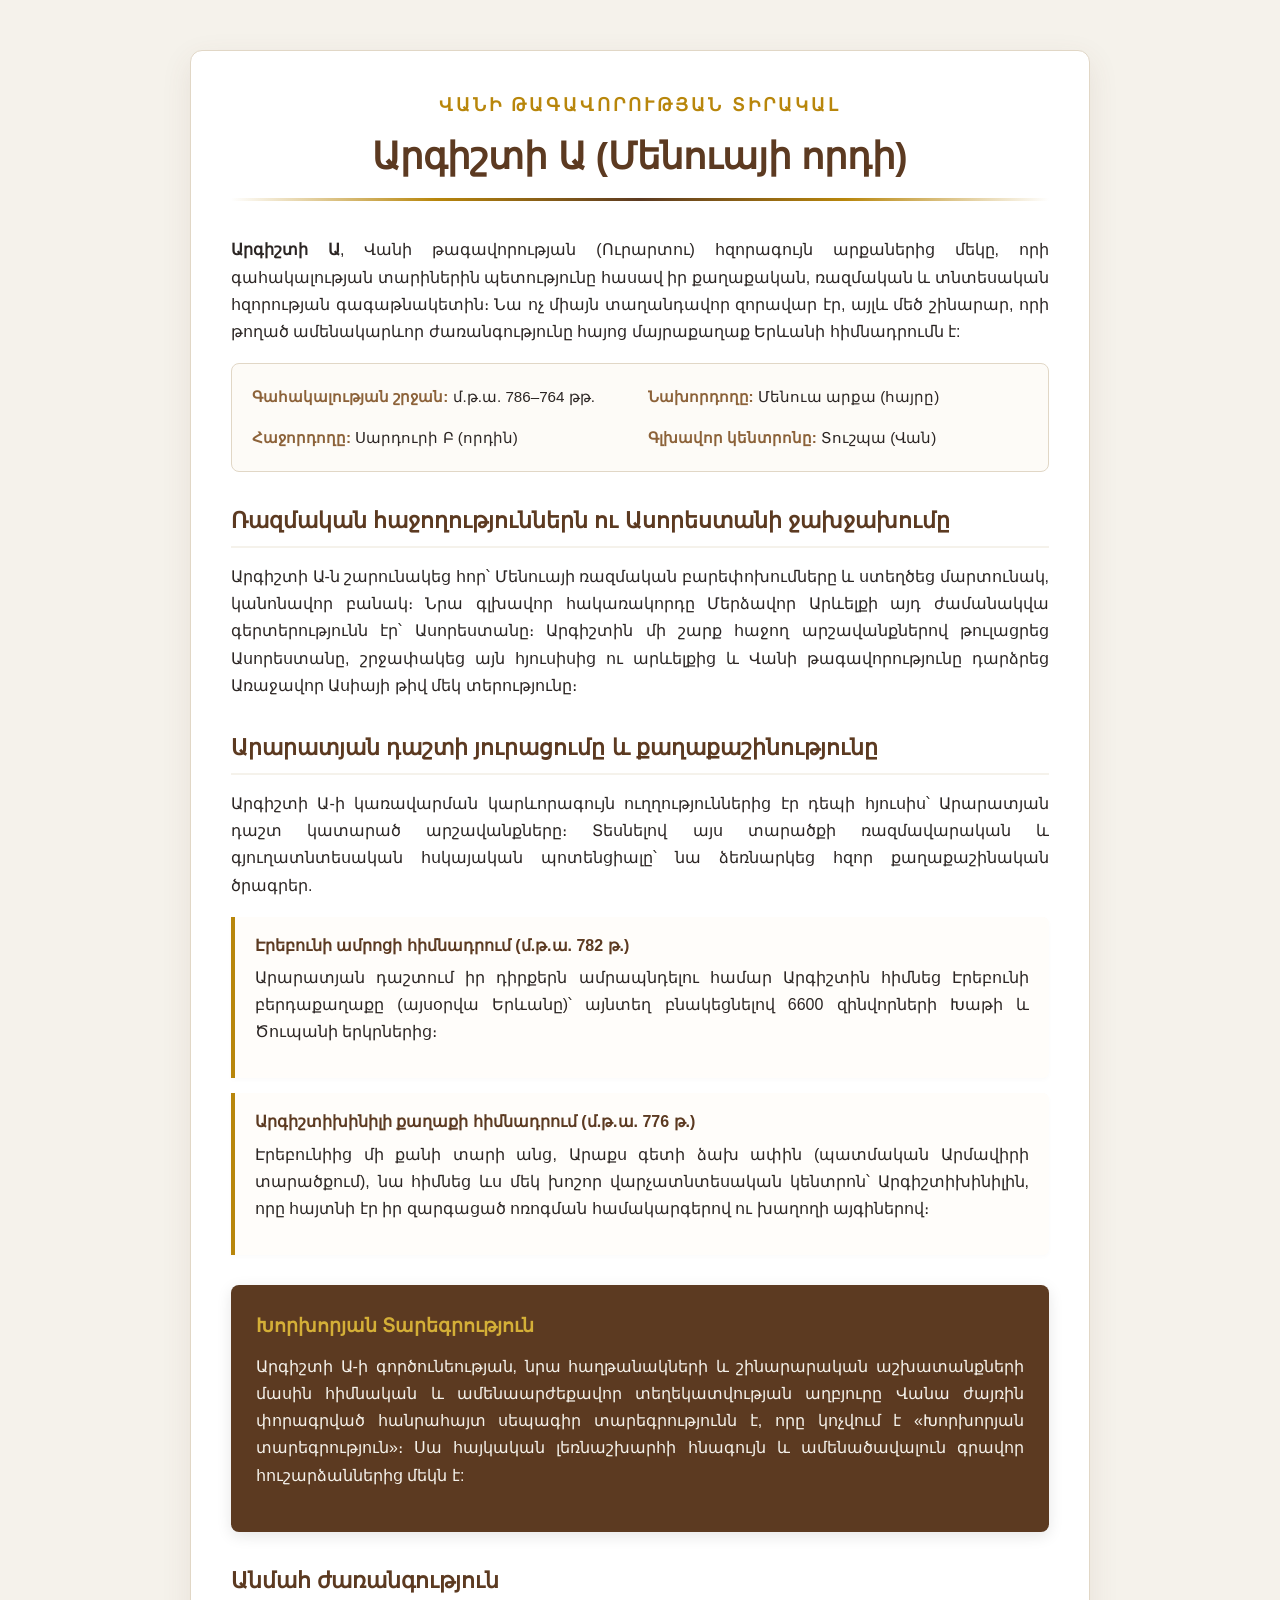
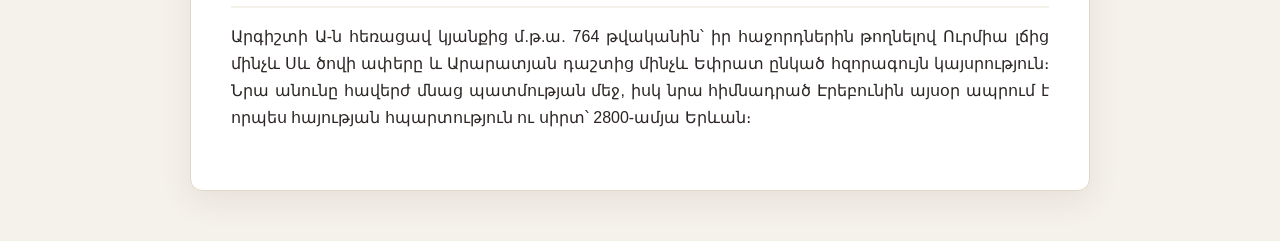
==== argishti_king.html @ 6649b8c9 "Add files via upload" ====
<!DOCTYPE html>
<html lang="hy">
<head>
    <meta charset="UTF-8">
    <meta name="viewport" content="width=device-width, initial-scale=1.0">
    <title>Արգիշտի Ա — Վանի Թագավորության Հզոր Արքան</title>
    <style>
        /* Ընդհանուր Սթայլեր */
        * {
            box-sizing: border-box;
            margin: 0;
            padding: 0;
        }

        body {
            font-family: 'Segoe UI', Roboto, Helvetica, Arial, sans-serif;
            background-color: #f5f2eb;
            color: #2b2523;
            line-height: 1.7;
            padding: 20px;
        }

        .container {
            max-width: 900px;
            margin: 30px auto;
            background: #ffffff;
            padding: 40px;
            border-radius: 12px;
            box-shadow: 0 10px 30px rgba(110, 71, 59, 0.1);
            border: 1px solid #e1d7c6;
        }

        /* Գլխամաս */
        .royal-title {
            text-align: center;
            color: #b8860b;
            font-weight: bold;
            font-size: 1.1rem;
            letter-spacing: 3px;
            margin-bottom: 5px;
            text-transform: uppercase;
        }

        h1 {
            color: #5c3a21;
            text-align: center;
            font-size: 2.3rem;
            margin-bottom: 10px;
            font-weight: 800;
        }

        .royal-line {
            height: 3px;
            background: linear-gradient(to right, transparent, #b8860b, #5c3a21, #b8860b, transparent);
            margin-bottom: 35px;
        }

        h2 {
            color: #5c3a21;
            font-size: 1.4rem;
            margin-top: 30px;
            margin-bottom: 15px;
            padding-bottom: 6px;
            border-bottom: 2px solid #f5f2eb;
        }

        p {
            margin-bottom: 18px;
            text-align: justify;
        }

        /* Արքայի անձնագիր (Grid/Table) */
        .king-profile {
            display: grid;
            grid-template-columns: 1fr 1fr;
            gap: 15px;
            background-color: #fdfbf7;
            border: 1px solid #e1d7c6;
            padding: 20px;
            border-radius: 8px;
            margin-bottom: 30px;
        }

        .profile-item {
            font-size: 0.95rem;
        }

        .profile-label {
            font-weight: bold;
            color: #8c6239;
        }

        /* Նվաճումների բաժին */
        .achievement-card {
            background: #fffdfa;
            border-left: 4px solid #b8860b;
            padding: 15px 20px;
            margin-bottom: 15px;
            border-radius: 0 6px 6px 0;
            box-shadow: 0 2px 5px rgba(0,0,0,0.02);
        }

        .achievement-title {
            font-weight: bold;
            color: #5c3a21;
            margin-bottom: 5px;
        }

        /* Խորխորյան տարեգրության բլոկ */
        .chronicle-box {
            background-color: #5c3a21;
            color: #f5f2eb;
            padding: 25px;
            border-radius: 8px;
            margin: 30px 0;
            box-shadow: 0 4px 15px rgba(0,0,0,0.1);
        }

        .chronicle-box h3 {
            color: #d4af37;
            margin-bottom: 10px;
            font-size: 1.2rem;
        }

        /* Ադապտիվություն */
        @media (max-width: 650px) {
            .king-profile {
                grid-template-columns: 1fr;
            }
            .container {
                padding: 20px;
            }
            h1 {
                font-size: 1.8rem;
            }
        }
    </style>
</head>
<body>

<div class="container">
    <div class="royal-title">Վանի Թագավորության Տիրակալ</div>
    <h1>Արգիշտի Ա (Մենուայի որդի)</h1>
    <div class="royal-line"></div>

    <p><strong>Արգիշտի Ա</strong>, Վանի թագավորության (Ուրարտու) հզորագույն արքաներից մեկը, որի գահակալության տարիներին պետությունը հասավ իր քաղաքական, ռազմական և տնտեսական հզորության գագաթնակետին։ Նա ոչ միայն տաղանդավոր զորավար էր, այլև մեծ շինարար, որի թողած ամենակարևոր ժառանգությունը հայոց մայրաքաղաք Երևանի հիմնադրումն է:</p>

    <!-- Արքայի հիմնական տվյալները -->
    <div class="king-profile">
        <div class="profile-item"><span class="profile-label">Գահակալության շրջան:</span> մ.թ.ա. 786–764 թթ.</div>
        <div class="profile-item"><span class="profile-label">Նախորդողը:</span> Մենուա արքա (հայրը)</div>
        <div class="profile-item"><span class="profile-label">Հաջորդողը:</span> Սարդուրի Բ (որդին)</div>
        <div class="profile-item"><span class="profile-label">Գլխավոր կենտրոնը:</span> Տուշպա (Վան)</div>
    </div>

    <h2>Ռազմական հաջողություններն ու Ասորեստանի ջախջախումը</h2>
    <p>Արգիշտի Ա-ն շարունակեց հոր՝ Մենուայի ռազմական բարեփոխումները և ստեղծեց մարտունակ, կանոնավոր բանակ։ Նրա գլխավոր հակառակորդը Մերձավոր Արևելքի այդ ժամանակվա գերտերությունն էր՝ Ասորեստանը։ Արգիշտին մի շարք հաջող արշավանքներով թուլացրեց Ասորեստանը, շրջափակեց այն հյուսիսից ու արևելքից և Վանի թագավորությունը դարձրեց Առաջավոր Ասիայի թիվ մեկ տերությունը։</p>

    <h2>Արարատյան դաշտի յուրացումը և քաղաքաշինությունը</h2>
    <p>Արգիշտի Ա-ի կառավարման կարևորագույն ուղղություններից էր դեպի հյուսիս՝ Արարատյան դաշտ կատարած արշավանքները։ Տեսնելով այս տարածքի ռազմավարական և գյուղատնտեսական հսկայական պոտենցիալը՝ նա ձեռնարկեց հզոր քաղաքաշինական ծրագրեր.</p>

    <div class="achievement-card">
        <div class="achievement-title">Էրեբունի ամրոցի հիմնադրում (մ.թ.ա. 782 թ.)</div>
        <p>Արարատյան դաշտում իր դիրքերն ամրապնդելու համար Արգիշտին հիմնեց Էրեբունի բերդաքաղաքը (այսօրվա Երևանը)՝ այնտեղ բնակեցնելով 6600 զինվորների Խաթի և Ծուպանի երկրներից։</p>
    </div>

    <div class="achievement-card">
        <div class="achievement-title">Արգիշտիխինիլի քաղաքի հիմնադրում (մ.թ.ա. 776 թ.)</div>
        <p>Էրեբունիից մի քանի տարի անց, Արաքս գետի ձախ ափին (պատմական Արմավիրի տարածքում), նա հիմնեց ևս մեկ խոշոր վարչատնտեսական կենտրոն՝ Արգիշտիխինիլին, որը հայտնի էր իր զարգացած ոռոգման համակարգերով ու խաղողի այգիներով։</p>
    </div>

    <!-- Խորխորյան տարեգրության բաժին -->
    <div class="chronicle-box">
        <h3>Խորխորյան Տարեգրություն</h3>
        <p>Արգիշտի Ա-ի գործունեության, նրա հաղթանակների և շինարարական աշխատանքների մասին հիմնական և ամենաարժեքավոր տեղեկատվության աղբյուրը Վանա ժայռին փորագրված հանրահայտ սեպագիր տարեգրությունն է, որը կոչվում է «Խորխորյան տարեգրություն»։ Սա հայկական լեռնաշխարհի հնագույն և ամենածավալուն գրավոր հուշարձաններից մեկն է:</p>
    </div>

    <h2>Անմահ ժառանգություն</h2>
    <p>Արգիշտի Ա-ն հեռացավ կյանքից մ.թ.ա. 764 թվականին՝ իր հաջորդներին թողնելով Ուրմիա լճից մինչև Սև ծովի ափերը և Արարատյան դաշտից մինչև Եփրատ ընկած հզորագույն կայսրություն։ Նրա անունը հավերժ մնաց պատմության մեջ, իսկ նրա հիմնադրած Էրեբունին այսօր ապրում է որպես հայության հպարտություն ու սիրտ՝ 2800-ամյա Երևան։</p>
</div>

</body>
</html>
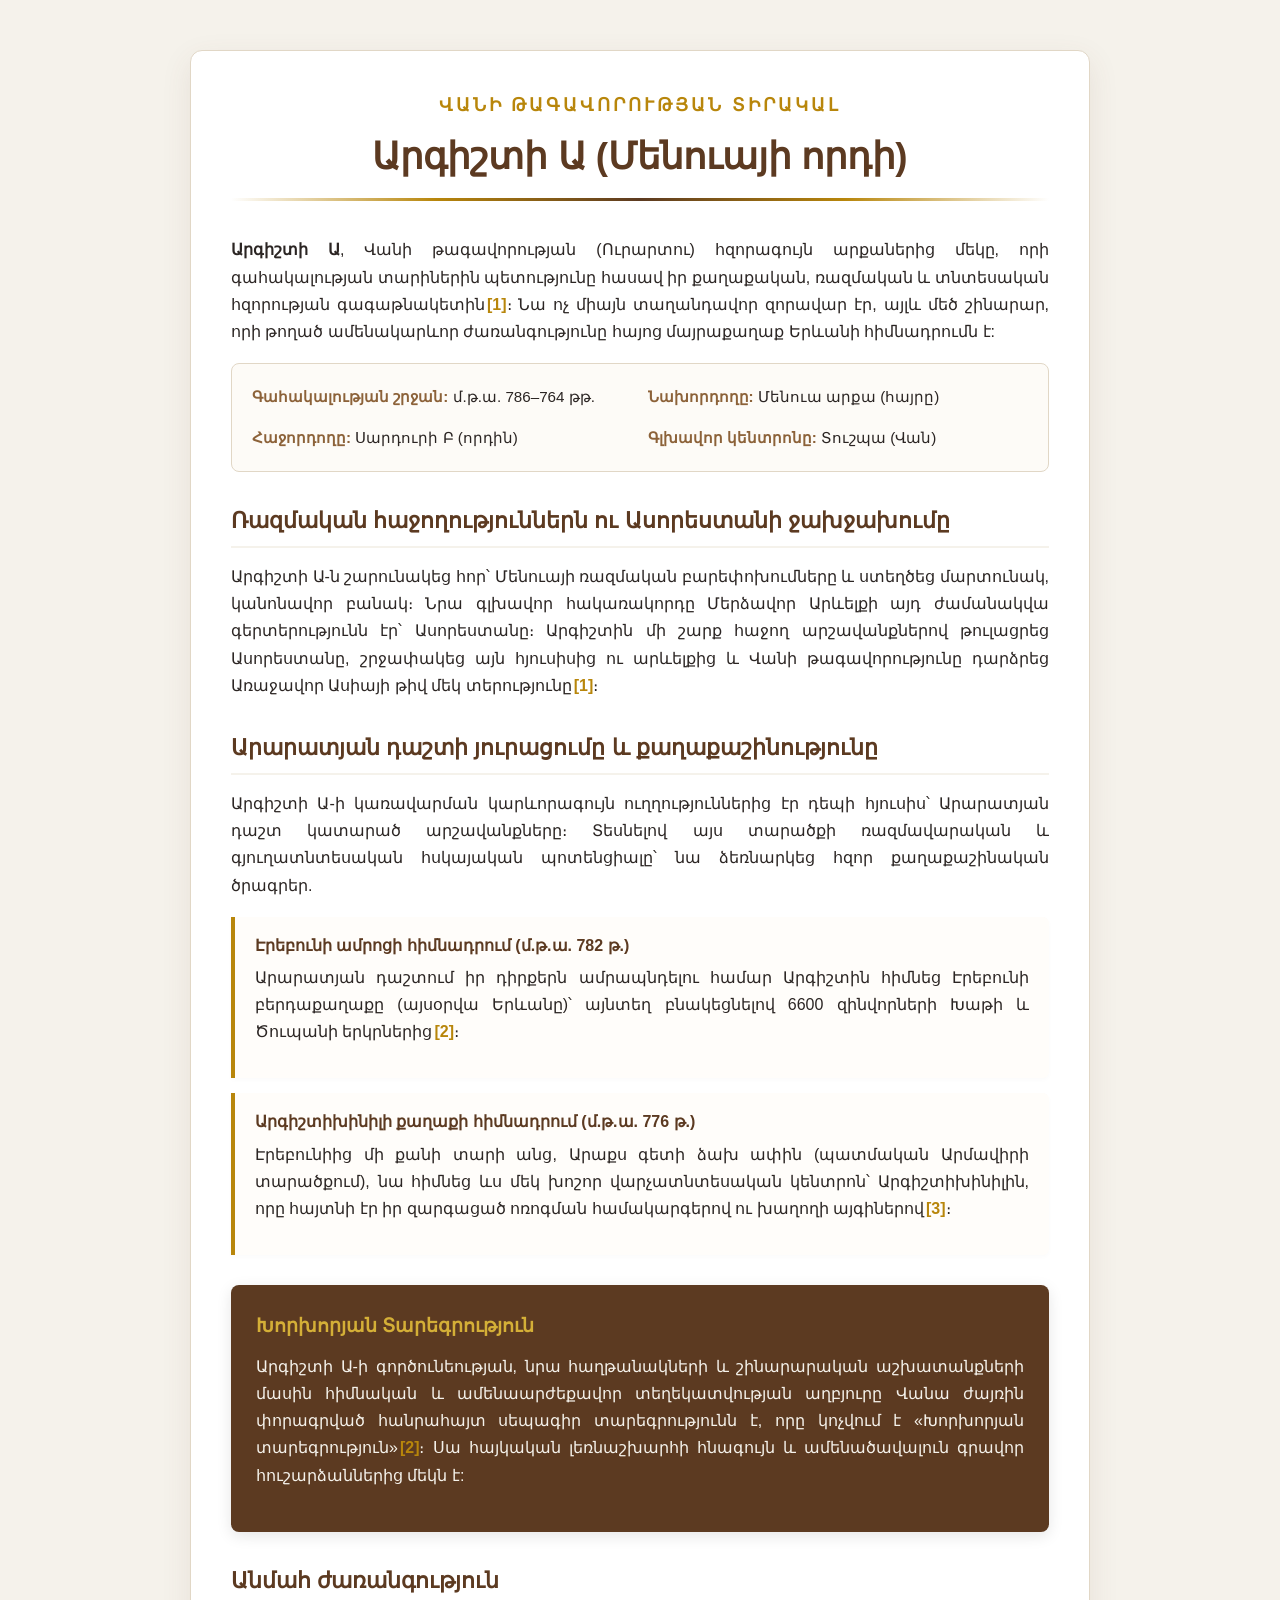
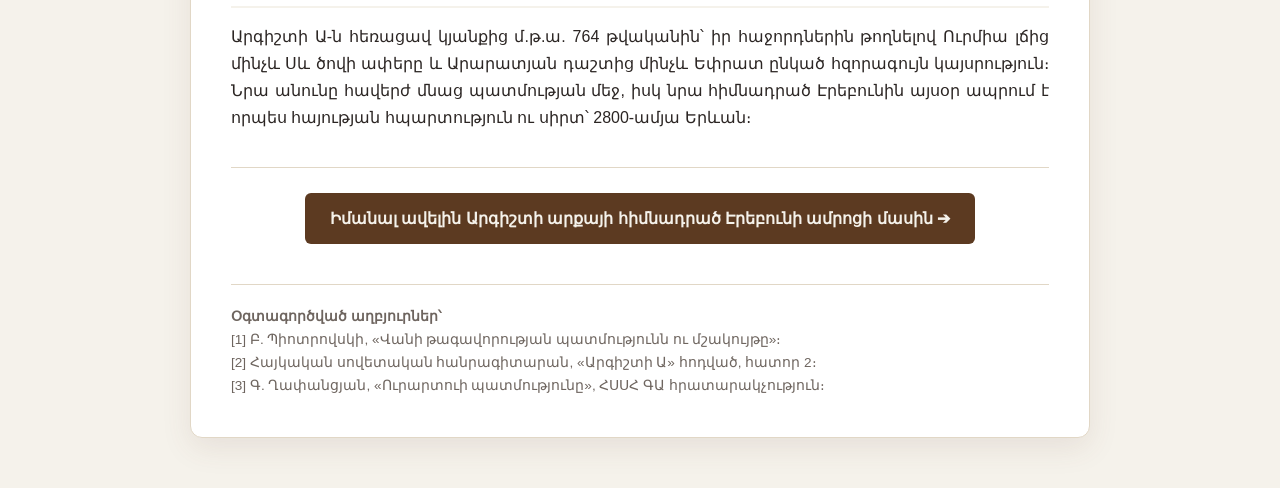
==== commit f68433bf: "Update argishti_king.html" ====
--- a/argishti_king.html
+++ b/argishti_king.html
@@ -5,7 +5,7 @@
     <meta name="viewport" content="width=device-width, initial-scale=1.0">
     <title>Արգիշտի Ա — Վանի Թագավորության Հզոր Արքան</title>
     <style>
-        /* Ընդհանուր Սթայլեր */
+
         * {
             box-sizing: border-box;
             margin: 0;
@@ -30,7 +30,6 @@
             border: 1px solid #e1d7c6;
         }
 
-        /* Գլխամաս */
         .royal-title {
             text-align: center;
             color: #b8860b;
@@ -69,7 +68,7 @@
             text-align: justify;
         }
 
-        /* Արքայի անձնագիր (Grid/Table) */
+
         .king-profile {
             display: grid;
             grid-template-columns: 1fr 1fr;
@@ -90,7 +89,6 @@
             color: #8c6239;
         }
 
-        /* Նվաճումների բաժին */
         .achievement-card {
             background: #fffdfa;
             border-left: 4px solid #b8860b;
@@ -106,7 +104,7 @@
             margin-bottom: 5px;
         }
 
-        /* Խորխորյան տարեգրության բլոկ */
+
         .chronicle-box {
             background-color: #5c3a21;
             color: #f5f2eb;
@@ -122,7 +120,41 @@
             font-size: 1.2rem;
         }
 
-        /* Ադապտիվություն */
+        .nav-btn-container {
+            text-align: center;
+            margin-top: 35px;
+            padding-top: 25px;
+            border-top: 1px solid #e1d7c6;
+        }
+        .next-page-btn {
+            display: inline-block;
+            background-color: #5c3a21;
+            color: #f5f2eb;
+            text-decoration: none;
+            padding: 12px 25px;
+            border-radius: 6px;
+            font-weight: bold;
+            transition: background 0.2s ease, color 0.2s ease;
+        }
+        .next-page-btn:hover {
+            background-color: #b8860b;
+            color: white;
+        }
+
+        .sources-box {
+            margin-top: 40px;
+            padding-top: 20px;
+            border-top: 1px solid #e1d7c6;
+            font-size: 0.85rem;
+            color: #6e655f;
+        }
+        .sup-link { 
+            color: #b8860b; 
+            font-weight: bold; 
+            text-decoration: none; 
+            margin-left: 2px;
+        }
+
         @media (max-width: 650px) {
             .king-profile {
                 grid-template-columns: 1fr;
@@ -143,9 +175,7 @@
     <h1>Արգիշտի Ա (Մենուայի որդի)</h1>
     <div class="royal-line"></div>
 
-    <p><strong>Արգիշտի Ա</strong>, Վանի թագավորության (Ուրարտու) հզորագույն արքաներից մեկը, որի գահակալության տարիներին պետությունը հասավ իր քաղաքական, ռազմական և տնտեսական հզորության գագաթնակետին։ Նա ոչ միայն տաղանդավոր զորավար էր, այլև մեծ շինարար, որի թողած ամենակարևոր ժառանգությունը հայոց մայրաքաղաք Երևանի հիմնադրումն է:</p>
-
-    <!-- Արքայի հիմնական տվյալները -->
+    <p><strong>Արգիշտի Ա</strong>, Վանի թագավորության (Ուրարտու) հզորագույն արքաներից մեկը, որի գահակալության տարիներին պետությունը հասավ իր քաղաքական, ռազմական և տնտեսական հզորության գագաթնակետին<a href="#src-1" class="sup-link">[1]</a>։ Նա ոչ միայն տաղանդավոր զորավար էր, այլև մեծ շինարար, որի թողած ամենակարևոր ժառանգությունը հայոց մայրաքաղաք Երևանի հիմնադրումն է:</p>
     <div class="king-profile">
         <div class="profile-item"><span class="profile-label">Գահակալության շրջան:</span> մ.թ.ա. 786–764 թթ.</div>
         <div class="profile-item"><span class="profile-label">Նախորդողը:</span> Մենուա արքա (հայրը)</div>
@@ -154,30 +184,42 @@
     </div>
 
     <h2>Ռազմական հաջողություններն ու Ասորեստանի ջախջախումը</h2>
-    <p>Արգիշտի Ա-ն շարունակեց հոր՝ Մենուայի ռազմական բարեփոխումները և ստեղծեց մարտունակ, կանոնավոր բանակ։ Նրա գլխավոր հակառակորդը Մերձավոր Արևելքի այդ ժամանակվա գերտերությունն էր՝ Ասորեստանը։ Արգիշտին մի շարք հաջող արշավանքներով թուլացրեց Ասորեստանը, շրջափակեց այն հյուսիսից ու արևելքից և Վանի թագավորությունը դարձրեց Առաջավոր Ասիայի թիվ մեկ տերությունը։</p>
+    <p>Արգիշտի Ա-ն շարունակեց հոր՝ Մենուայի ռազմական բարեփոխումները և ստեղծեց մարտունակ, կանոնավոր բանակ։ Նրա գլխավոր հակառակորդը Մերձավոր Արևելքի այդ ժամանակվա գերտերությունն էր՝ Ասորեստանը։ Արգիշտին մի շարք հաջող արշավանքներով թուլացրեց Ասորեստանը, շրջափակեց այն հյուսիսից ու արևելքից և Վանի թագավորությունը դարձրեց Առաջավոր Ասիայի թիվ մեկ տերությունը<a href="#src-1" class="sup-link">[1]</a>։</p>
 
     <h2>Արարատյան դաշտի յուրացումը և քաղաքաշինությունը</h2>
     <p>Արգիշտի Ա-ի կառավարման կարևորագույն ուղղություններից էր դեպի հյուսիս՝ Արարատյան դաշտ կատարած արշավանքները։ Տեսնելով այս տարածքի ռազմավարական և գյուղատնտեսական հսկայական պոտենցիալը՝ նա ձեռնարկեց հզոր քաղաքաշինական ծրագրեր.</p>
 
     <div class="achievement-card">
         <div class="achievement-title">Էրեբունի ամրոցի հիմնադրում (մ.թ.ա. 782 թ.)</div>
-        <p>Արարատյան դաշտում իր դիրքերն ամրապնդելու համար Արգիշտին հիմնեց Էրեբունի բերդաքաղաքը (այսօրվա Երևանը)՝ այնտեղ բնակեցնելով 6600 զինվորների Խաթի և Ծուպանի երկրներից։</p>
+        <p>Արարատյան դաշտում իր դիրքերն ամրապնդելու համար Արգիշտին հիմնեց Էրեբունի բերդաքաղաքը (այսօրվա Երևանը)՝ այնտեղ բնակեցնելով 6600 զինվորների Խաթի և Ծուպանի երկրներից<a href="#src-2" class="sup-link">[2]</a>։</p>
     </div>
 
     <div class="achievement-card">
         <div class="achievement-title">Արգիշտիխինիլի քաղաքի հիմնադրում (մ.թ.ա. 776 թ.)</div>
-        <p>Էրեբունիից մի քանի տարի անց, Արաքս գետի ձախ ափին (պատմական Արմավիրի տարածքում), նա հիմնեց ևս մեկ խոշոր վարչատնտեսական կենտրոն՝ Արգիշտիխինիլին, որը հայտնի էր իր զարգացած ոռոգման համակարգերով ու խաղողի այգիներով։</p>
-    </div>
-
-    <!-- Խորխորյան տարեգրության բաժին -->
+        <p>Էրեբունիից մի քանի տարի անց, Արաքս գետի ձախ ափին (պատմական Արմավիրի տարածքում), նա հիմնեց ևս մեկ խոշոր վարչատնտեսական կենտրոն՝ Արգիշտիխինիլին, որը հայտնի էր իր զարգացած ոռոգման համակարգերով ու խաղողի այգիներով<a href="#src-3" class="sup-link">[3]</a>։</p>
+    </div>
+
+
     <div class="chronicle-box">
         <h3>Խորխորյան Տարեգրություն</h3>
-        <p>Արգիշտի Ա-ի գործունեության, նրա հաղթանակների և շինարարական աշխատանքների մասին հիմնական և ամենաարժեքավոր տեղեկատվության աղբյուրը Վանա ժայռին փորագրված հանրահայտ սեպագիր տարեգրությունն է, որը կոչվում է «Խորխորյան տարեգրություն»։ Սա հայկական լեռնաշխարհի հնագույն և ամենածավալուն գրավոր հուշարձաններից մեկն է:</p>
+        <p>Արգիշտի Ա-ի գործունեության, նրա հաղթանակների և շինարարական աշխատանքների մասին հիմնական և ամենաարժեքավոր տեղեկատվության աղբյուրը Վանա ժայռին փորագրված հանրահայտ սեպագիր տարեգրությունն է, որը կոչվում է «Խորխորյան տարեգրություն»<a href="#src-2" class="sup-link">[2]</a>։ Սա հայկական լեռնաշխարհի հնագույն և ամենածավալուն գրավոր հուշարձաններից մեկն է:</p>
     </div>
 
     <h2>Անմահ ժառանգություն</h2>
     <p>Արգիշտի Ա-ն հեռացավ կյանքից մ.թ.ա. 764 թվականին՝ իր հաջորդներին թողնելով Ուրմիա լճից մինչև Սև ծովի ափերը և Արարատյան դաշտից մինչև Եփրատ ընկած հզորագույն կայսրություն։ Նրա անունը հավերժ մնաց պատմության մեջ, իսկ նրա հիմնադրած Էրեբունին այսօր ապրում է որպես հայության հպարտություն ու սիրտ՝ 2800-ամյա Երևան։</p>
+
+    <!-- ԱՆՑՈՒՄ ՀԱՋՈՐԴ ԷՋԻՆ (ՃԱՐՏԱՐԱՊԵՏՈՒԹՅՈՒՆ) -->
+    <div class="nav-btn-container">
+        <a href="erebuni_architecture.html" class="next-page-btn">Իմանալ ավելին Արգիշտի արքայի հիմնադրած Էրեբունի ամրոցի մասին ➔</a>
+    </div>
+
+    <div class="sources-box">
+        <strong>Օգտագործված աղբյուրներ՝</strong><br>
+        <span id="src-1">[1] Բ. Պիոտրովսկի, «Վանի թագավորության պատմությունն ու մշակույթը»։</span><br>
+        <span id="src-2">[2] Հայկական սովետական հանրագիտարան, «Արգիշտի Ա» հոդված, հատոր 2։</span><br>
+        <span id="src-3">[3] Գ. Ղափանցյան, «Ուրարտուի պատմությունը», ՀՍՍՀ ԳԱ հրատարակչություն։</span>
+    </div>
 </div>
 
 </body>
-</html>+</html>
